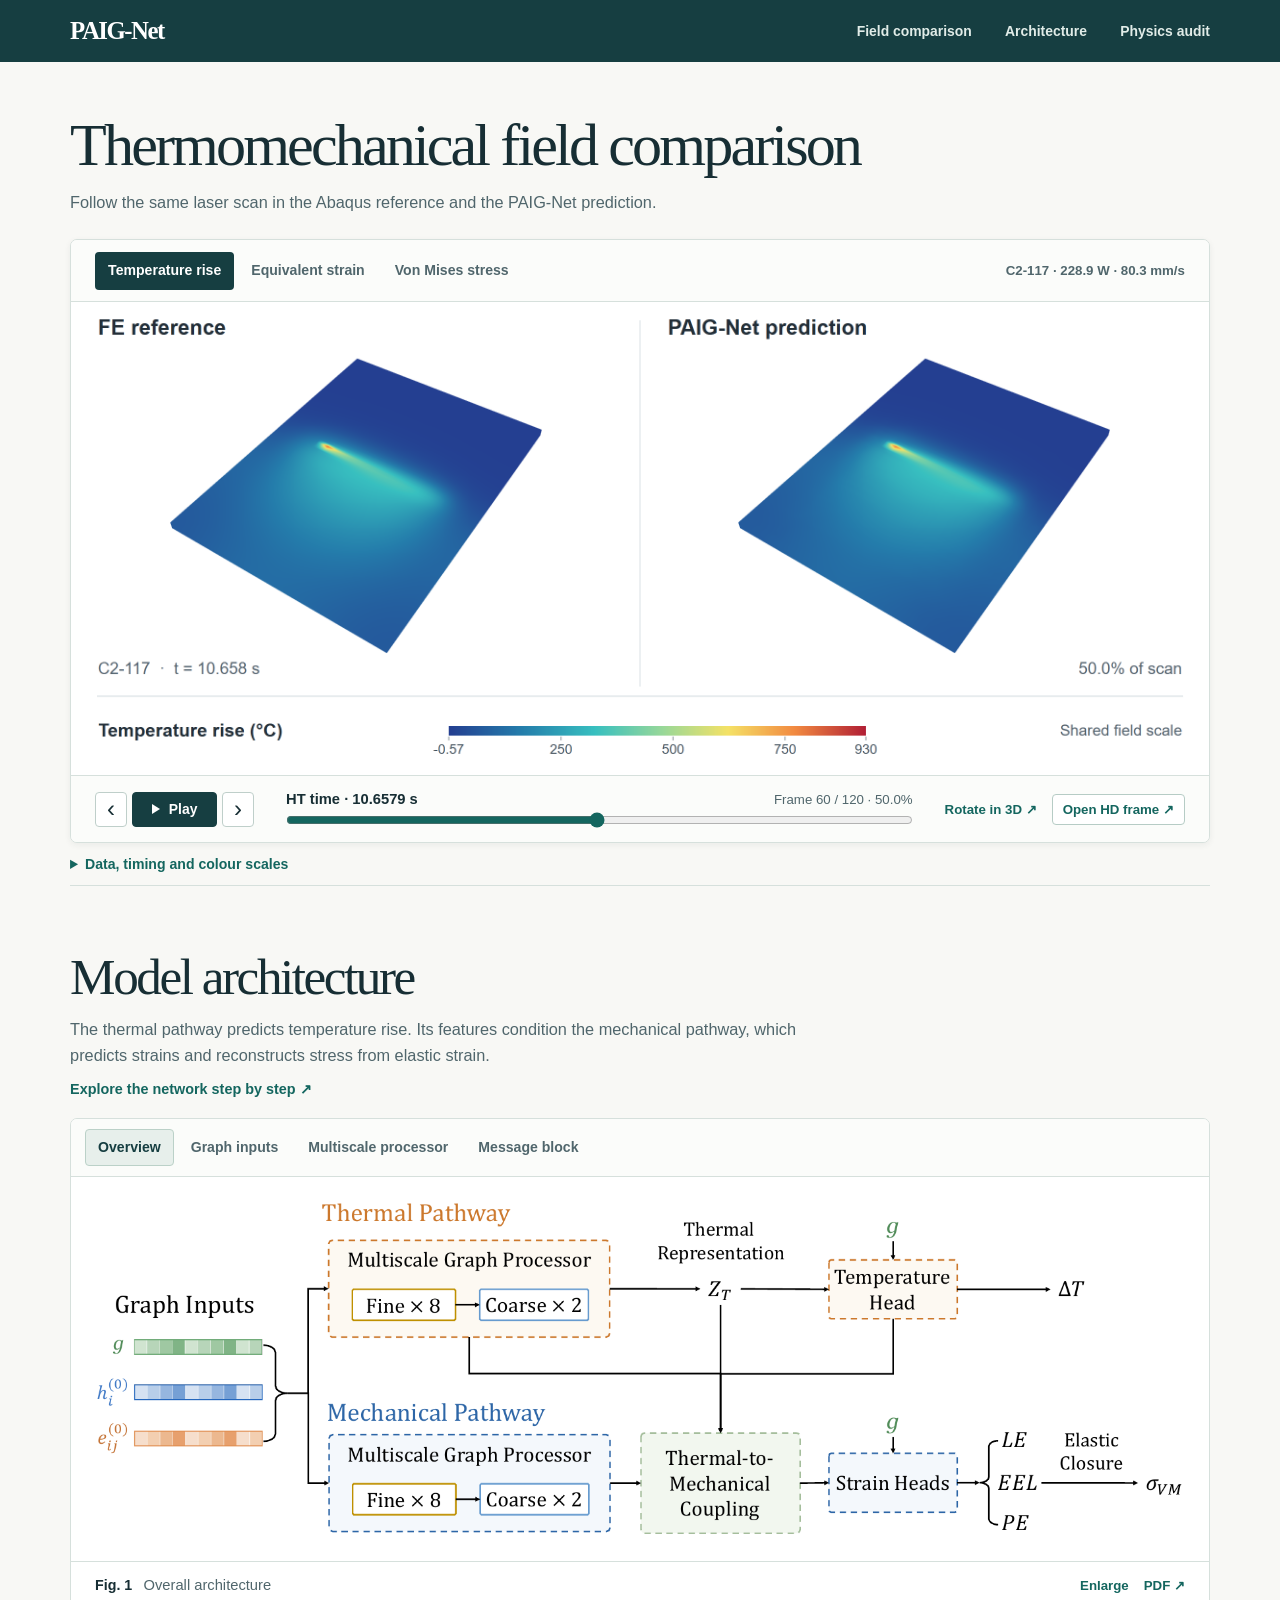
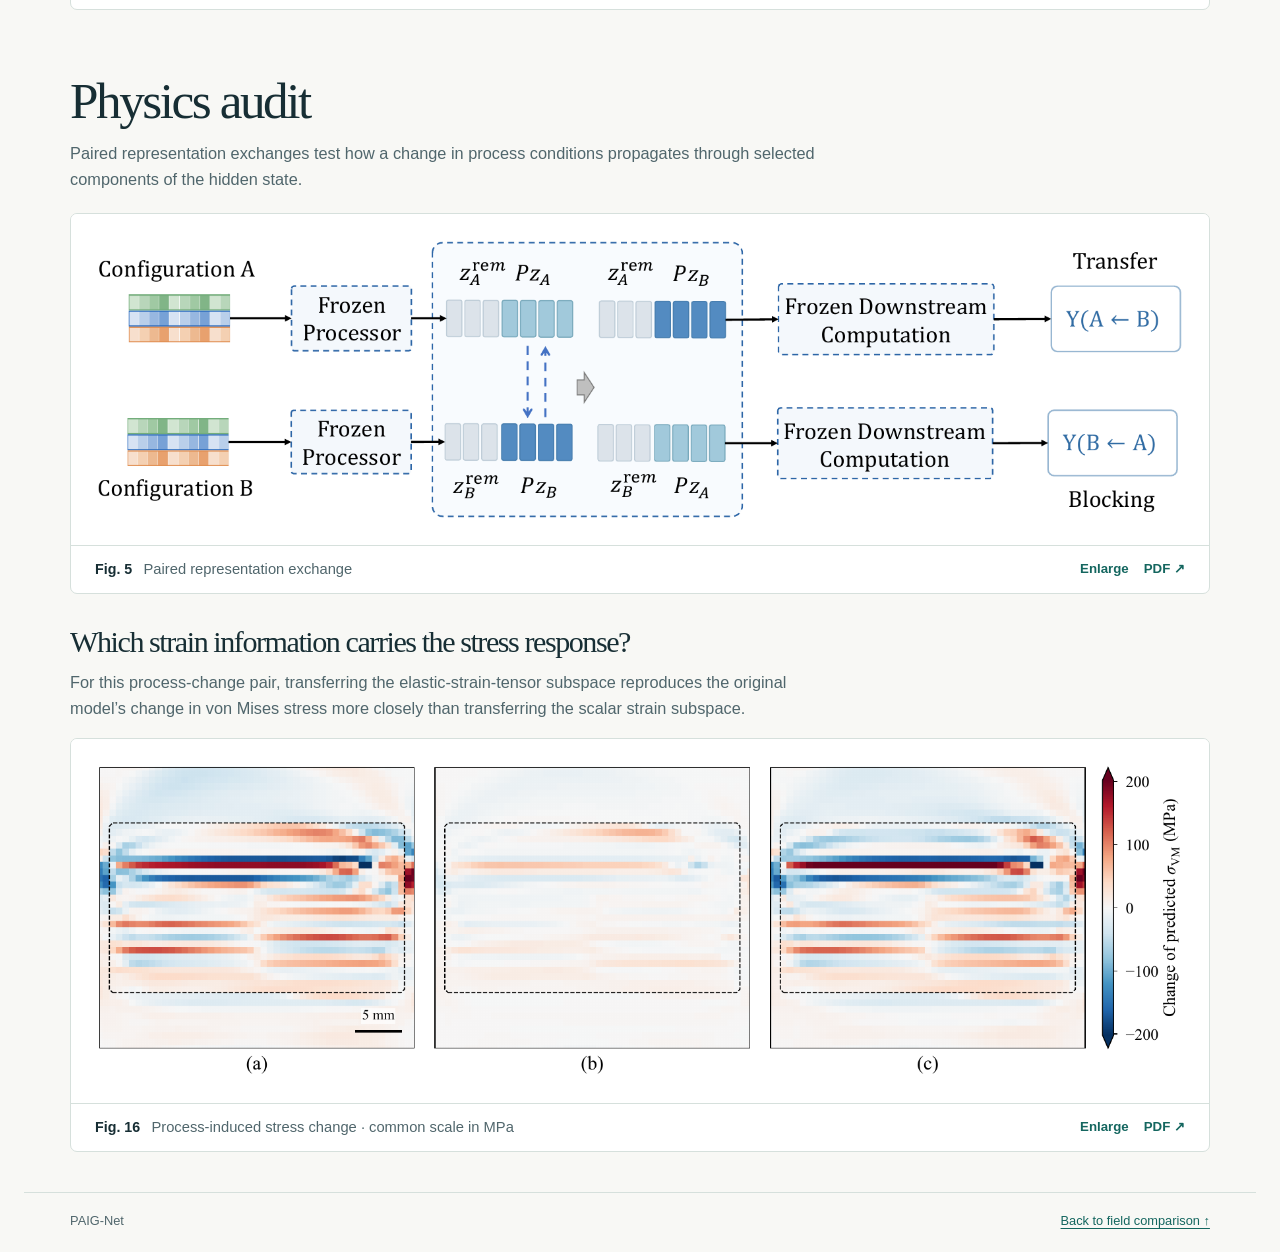
==== index.html @ 0bb948b5 "Publish the browser viewer without a downloadable archive" ====
<!doctype html>
<html lang="en">
<head>
  <meta charset="utf-8">
  <meta name="viewport" content="width=device-width,initial-scale=1">
  <meta name="color-scheme" content="light">
  <meta name="robots" content="noindex,nofollow">
  <meta name="theme-color" content="#163e41">
  <title>PAIG-Net · Field comparison and physics audit</title>
  <link rel="icon" href="data:,">
  <link rel="stylesheet" href="showcase.css">
  <script defer src="media/fields.js"></script>
  <script defer src="method/network-method-scene.js"></script>
  <script defer src="method/gmb-scene.js"></script>
  <script defer src="showcase.js"></script>
</head>
<body>
  <a class="skip" href="#comparison">Skip to field comparison</a>
  <header class="masthead">
    <div class="wrap mast-inner">
      <a class="wordmark" href="#comparison" aria-label="PAIG-Net field comparison">PAIG-Net</a>
      <nav aria-label="Sections"><a href="#comparison">Field comparison</a><a href="#architecture">Architecture</a><a href="#audit">Physics audit</a></nav>
    </div>
  </header>
  <main class="wrap">
    <section id="comparison">
      <div class="intro">
        <h1>Thermomechanical field comparison</h1>
        <p>Follow the same laser scan in the Abaqus reference and the PAIG-Net prediction.</p>
      </div>
      <div class="viewer">
        <div class="toolbar">
          <div id="field" class="field-picker" role="group" aria-label="Displayed field"></div>
          <span class="case-label" id="caseLabel"></span>
        </div>
        <div id="frameView" class="frame-view">
          <img id="fieldFrame" alt="" width="2368" height="984" hidden>
          <p id="error" class="error" role="alert" hidden></p>
          <noscript>Enable JavaScript to play and compare the stored fields. <a href="media/preview.gif">View the animated comparison.</a></noscript>
        </div>
        <div class="playback">
          <div class="transport" role="group" aria-label="Frame playback">
            <button type="button" id="previous" class="step" title="Previous frame" aria-label="Previous frame">‹</button>
            <button type="button" id="play" class="play" aria-label="Play comparison" aria-pressed="false"><span class="play-icon" aria-hidden="true"></span><span id="playLabel">Play</span></button>
            <button type="button" id="next" class="step" title="Next frame" aria-label="Next frame">›</button>
          </div>
          <div class="scrubber">
            <div class="readings"><strong id="time">—</strong><span id="frameText">—</span></div>
            <label class="sr-only" for="timeline">Stored frame</label>
            <input id="timeline" type="range" min="0" max="0" step="1" value="0">
          </div>
          <div class="view-links">
            <a class="frame-link" id="orbitLink" href="orbit/index.html" hidden>Rotate in 3D <span aria-hidden="true">↗</span></a>
            <a class="frame-link hd-link" id="openFrame" target="_blank" rel="noopener" hidden>Open HD frame <span aria-hidden="true">↗</span></a>
          </div>
        </div>
      </div>
      <details class="notes">
        <summary>Data, timing and colour scales</summary>
        <div class="notes-body">
          <p id="provenance"></p><p id="fieldNote"></p>
          <p>Among the ten saved C2 configurations with all three paired fields, C2-117 has the lowest case-level WAPE for temperature rise (<strong>1.72%</strong>), equivalent total logarithmic strain (<strong>4.91%</strong>), and von Mises stress (<strong>6.27%</strong>). Each score pools all volume nodes and all 120 recorded frames.</p>
          <p>Both views use the same mesh, camera and colour scale for the selected field. Each frame shows its stored solver time. Switching fields selects the nearest available scan progress on that field’s clock.</p>
        </div>
      </details>
    </section>
    <section class="paper-section" id="architecture">
      <div class="section-heading">
        <h2>Model architecture</h2>
        <p>The thermal pathway predicts temperature rise. Its features condition the mechanical pathway, which predicts strains and reconstructs stress from elastic strain.</p>
        <button type="button" class="walkthrough-link" id="openWalkthrough">Explore the network step by step <span aria-hidden="true">↗</span></button>
      </div>
      <div class="paper-viewer">
        <div class="figure-picker" id="figurePicker" role="group" aria-label="Architecture figure">
          <button type="button" data-fig="1" aria-pressed="true">Overview</button>
          <button type="button" data-fig="2" aria-pressed="false">Graph inputs</button>
          <button type="button" data-fig="3" aria-pressed="false">Multiscale processor</button>
          <button type="button" data-fig="4" aria-pressed="false">Message block</button>
        </div>
        <figure>
          <div class="arch-image"><div id="diagram">
            <img id="archImage" src="figures/fig01.png" width="1650" height="507" alt="Thermal and mechanical pathways share graph inputs. Thermal features and temperature condition mechanical prediction.">
            <div id="hotspots"></div>
          </div></div>
          <figcaption><span><b id="figureNumber">Fig. 1</b> <span id="figureName">Overall architecture</span></span>
            <span class="figure-actions"><a id="archZoom" href="figures/fig01.png" data-zoom="architecture">Enlarge</a><a id="archPdf" href="figures/fig01.pdf" target="_blank" rel="noopener">PDF ↗</a></span>
          </figcaption>
        </figure>
      </div>
    </section>
    <section class="paper-section" id="audit">
      <div class="section-heading"><h2>Physics audit</h2>
        <p>Paired representation exchanges test how a change in process conditions propagates through selected components of the hidden state.</p>
      </div>
      <figure class="paper-figure">
        <a class="image-open" href="figures/fig05.png" data-zoom="exchange"><img loading="lazy" src="figures/fig05.png" alt="A base and changed configuration exchange their projected components while retaining each receiving configuration’s remainder and external inputs."></a>
        <figcaption><span><b>Fig. 5</b> Paired representation exchange</span><span class="figure-actions"><a href="figures/fig05.png" data-zoom="exchange">Enlarge</a><a href="figures/fig05.pdf" target="_blank" rel="noopener">PDF ↗</a></span></figcaption>
      </figure>
      <div class="audit-result">
        <h3>Which strain information carries the stress response?</h3>
        <p>For this process-change pair, transferring the elastic-strain-tensor subspace reproduces the original model’s change in von Mises stress more closely than transferring the scalar strain subspace.</p>
      </div>
      <figure class="paper-figure">
        <a class="image-open" href="figures/fig16.png" data-zoom="response"><img loading="lazy" src="figures/fig16.png" alt="Three stress-change fields on one scale in MPa: the original model response, scalar-subspace transfer and elastic-strain-tensor subspace transfer."></a>
        <figcaption><span><b>Fig. 16</b> Process-induced stress change · common scale in MPa</span><span class="figure-actions"><a href="figures/fig16.png" data-zoom="response">Enlarge</a><a href="figures/fig16.pdf" target="_blank" rel="noopener">PDF ↗</a></span></figcaption>
      </figure>
    </section>
  </main>
  <footer class="wrap"><span>PAIG-Net</span><a href="#comparison">Back to field comparison ↑</a></footer>
  <dialog id="walkthrough" aria-labelledby="walkTitle">
    <div class="dialog-bar"><h2 id="walkTitle">Prediction architecture</h2><button id="closeWalk" type="button">Close <span aria-hidden="true">×</span></button></div>
    <div class="walk-tools"><button id="walkBack" type="button" hidden>← Back</button><div id="walkSteps" class="figure-picker" role="group" aria-label="Process step"></div></div>
    <div id="walkGraphic"></div><p id="walkCaption"></p>
  </dialog>
  <dialog id="lightbox" aria-labelledby="lightboxTitle"><div class="dialog-bar"><h2 id="lightboxTitle">Figure</h2><button id="closeLightbox" type="button">Close <span aria-hidden="true">×</span></button></div><div class="dialog-image"><img id="largeFigure" alt=""></div><div class="dialog-actions"><a id="originalFigure" target="_blank" rel="noopener">Open original image ↗</a></div></dialog>
</body>
</html>
---- showcase.css ----
:root {
  color-scheme:light; --ink:#172e34; --muted:#50666c; --warm:#f8f8f5; --line:#d6e0dc;
  --deep:#163e41; --teal:#14665f; --pale:#e7efeb;
  font-family:Inter, "Segoe UI", Arial, sans-serif; color:var(--ink); background:var(--warm);
}
*,*::before,*::after { box-sizing:border-box }
html { scroll-behavior:smooth; scroll-padding-top:20px }
body { margin:0 }
button,input { font:inherit }
a { color:var(--teal); text-underline-offset:3px }
button { cursor:pointer }
a:focus-visible,button:focus-visible,summary:focus-visible,input:focus-visible { outline:3px solid #ba692d; outline-offset:4px }
.wrap { max-width:1232px; margin:0 auto; padding:0 clamp(18px,3.6vw,58px) }
.masthead { background:var(--deep); color:white }
.mast-inner { min-height:62px; display:flex; align-items:center; justify-content:space-between; gap:1.25rem }
.wordmark { font-family:Georgia,serif; font-weight:bold; font-size:1.55rem; letter-spacing:-.06em; color:#fff; text-decoration:none }
nav { display:flex; align-items:center; gap:clamp(13px,2.6vw,44px) }
nav a { color:#e1ece8; text-decoration:none; font-size:.87rem; font-weight:550 }
nav a:hover { color:white; text-decoration:underline }
.intro { padding:clamp(30px,4vw,56px) 0 24px }
h1,h2,h3,p,figure { margin:0 }
h1,h2,h3 { font-family:"Source Serif 4",Georgia,"Times New Roman",serif; font-weight:500; letter-spacing:-.048em; text-wrap:balance; line-height:1.07 }
h1 { font-size:clamp(2.45rem,4.7vw,4.4rem) }
.intro p,.section-heading p,.audit-result p { margin:12px 0 0; color:var(--muted); max-width:80ch; font-size:1.02rem; line-height:1.58 }
.viewer,.paper-viewer,.paper-figure { background:#fff; border:1px solid var(--line); border-radius:7px; overflow:hidden }
.viewer { box-shadow:0 2px 6px #182f3510 }
.toolbar { min-height:62px; padding:8px clamp(10px,2vw,24px); background:#fbfcfa; border-bottom:1px solid var(--line); display:flex; align-items:center; gap:12px; justify-content:space-between; flex-wrap:wrap }
.field-picker,.figure-picker { display:flex; flex-wrap:wrap; gap:4px; align-items:center }
.field-picker button,.figure-picker button { border:1px solid transparent; color:var(--muted); background:transparent; border-radius:4px; padding:9px 12px; font-size:.88rem; font-weight:600; line-height:1.25 }
.field-picker button:hover,.figure-picker button:hover { color:var(--deep); background:#eef4f0 }
.field-picker button[aria-pressed=true] { color:#fff; background:var(--deep) }
.case-label { color:var(--muted); font-size:.83rem; font-weight:550 }
.frame-view { position:relative; width:100%; aspect-ratio:2368 / 984; display:grid; align-items:center; background:white }
.frame-view img { max-width:100%; height:auto; width:100%; display:block }
[hidden] { display:none!important }
.error,.frame-view noscript { padding:20px; color:#77351c }
.playback { display:flex; align-items:center; gap:clamp(12px,2.5vw,34px); padding:14px clamp(12px,2vw,24px); border-top:1px solid var(--line); background:#fbfcfa }
.transport { display:flex; align-items:center; gap:5px }
.transport button,.dialog-bar button { color:var(--ink); border:1px solid #bfcfca; background:#fff; border-radius:4px; min-height:35px }
.transport .step { width:32px; font-size:1.5rem; line-height:1 }
.transport .play { display:inline-flex; align-items:center; justify-content:center; gap:9px; min-width:85px; padding:4px 10px; color:white; background:var(--deep); border-color:var(--deep); font-size:.87rem; font-weight:600 }
.play-icon { width:0; height:0; display:inline-block; border-top:5px solid transparent; border-bottom:5px solid transparent; border-left:8px solid currentColor }
.play[aria-pressed=true] .play-icon { width:8px; height:11px; border:0; border-left:3px solid; border-right:3px solid }
.transport button:hover { filter:brightness(.94) }
.transport button:disabled { opacity:.38; cursor:default }
.scrubber { flex:1; min-width:100px }
.readings { display:flex; align-items:baseline; justify-content:space-between; gap:10px; color:var(--muted); font:500 .83rem/1.3 "Segoe UI",Arial,sans-serif; font-variant-numeric:tabular-nums }
.readings strong { color:var(--ink); font-size:.92rem }
#timeline { display:block; width:100%; margin:3px 0 0; accent-color:var(--teal); cursor:pointer; height:16px }
.frame-link,.figure-actions a,.dialog-actions a { font-size:.83rem; white-space:nowrap; font-weight:600; text-decoration:none }
.view-links { display:flex; gap:15px; flex-wrap:wrap; align-items:center }
.hd-link { padding:7px 10px; border:1px solid #b6ccc5; border-radius:4px; background:#fff }
.frame-link:hover,.figure-actions a:hover,.dialog-actions a:hover { text-decoration:underline }
.notes { font-size:.88rem; border-bottom:1px solid var(--line) }
.notes summary { width:max-content; max-width:100%; padding:13px 0; cursor:pointer; color:var(--teal); font-weight:600 }
.notes-body { max-width:100ch; padding:0 0 14px; line-height:1.55; color:var(--muted) }
.notes-body p:empty { display:none }
.notes-body p+p { margin-top:6px }
.paper-section { padding-top:clamp(36px,5vw,72px) }
.section-heading { padding-bottom:20px }
.section-heading h2 { font-size:clamp(2.2rem,4vw,3.5rem) }
.section-heading p { max-width:83ch }
.figure-picker { padding:10px 14px; border-bottom:1px solid var(--line); background:#fbfcfa }
.figure-picker button[aria-pressed=true] { background:var(--pale); color:var(--deep); border-color:#bbd1c8 }
.arch-image,.image-open { display:block; background:white; padding:clamp(10px,2vw,25px) }
#diagram { position:relative; line-height:0 }
#archImage,.image-open img { width:100%; display:block; height:auto }
.hotspot { position:absolute; display:block; padding:0; background:transparent; border:1px solid transparent; border-radius:5px; transition:background .12s ease }
.hotspot:hover,.hotspot:focus-visible { background:#167a6c12; border-color:#187d75; box-shadow:0 0 0 2px #187d7520 }
.hotspot:focus-visible { outline-offset:1px }
.paper-figure figcaption,.paper-viewer figcaption { display:flex; align-items:center; justify-content:space-between; gap:1rem; line-height:1.4; padding:13px clamp(13px,2vw,24px); border-top:1px solid var(--line); color:var(--muted); font-size:.92rem }
figcaption b { color:var(--ink); font-size:.89rem; margin-right:.45rem }
.figure-actions { display:flex; align-items:center; gap:15px }
.audit-result { padding:32px 0 16px }
h3 { font-size:clamp(1.55rem,2.35vw,2.18rem) }
footer.wrap { display:flex; justify-content:space-between; align-items:center; gap:1rem; margin:40px auto 0; padding-top:20px; padding-bottom:24px; border-top:1px solid var(--line); color:var(--muted); font-size:.8rem }
dialog { width:min(96vw,1800px); max-width:96vw; max-height:94vh; border:1px solid #b1c2be; border-radius:7px; color:var(--ink); padding:0; background:white; box-shadow:0 18px 80px #102c3455 }
dialog::backdrop { background:#11292ee0 }
.dialog-bar,.dialog-actions { display:flex; align-items:center; justify-content:space-between; padding:12px 18px; border-bottom:1px solid var(--line) }
.dialog-bar h2 { font-size:1.45rem }
.dialog-bar button { padding:5px 12px; font-size:.9rem }
.dialog-image { padding:clamp(4px,1.4vw,20px) }
.dialog-image img { display:block; margin:0 auto; max-width:100%; max-height:70vh; object-fit:contain }
.dialog-actions { border-top:1px solid var(--line); border-bottom:0; justify-content:flex-end }
.walkthrough-link,#walkBack { cursor:pointer; background:transparent; color:var(--teal); font-size:.9rem; font-weight:600; border:0; padding:0 }
.walkthrough-link { margin-top:12px } .walkthrough-link:hover,#walkBack:hover { text-decoration:underline }
.walk-tools { display:flex; flex-wrap:wrap; align-items:center; gap:12px; padding:4px 16px; border-bottom:1px solid var(--line) }
.walk-tools .figure-picker { border:0; background:white; padding:4px 0 }
#walkGraphic { padding:12px; max-height:66vh; overflow:auto }
#walkGraphic img,#walkGraphic svg { width:100%; height:auto; max-height:61vh; display:block; object-fit:contain }
#walkCaption { padding:12px 18px; color:var(--muted); background:#f6f9f7; font-size:.95rem; line-height:1.45 }
.sr-only,.skip:not(:focus) { position:absolute; width:1px; height:1px; padding:0; margin:-1px; overflow:hidden; clip-path:inset(50%); white-space:nowrap; border:0 }
.skip:focus { position:absolute; top:4px; left:4px; z-index:10; background:#fff; padding:8px }
@media (max-width:700px) {
 .intro { padding-top:28px; padding-bottom:18px }
 .playback { gap:10px; flex-wrap:wrap }
 .view-links { margin-left:auto }
 .scrubber { flex-basis:52% }
 .toolbar { gap:5px; padding:8px }
 .field-picker button,.figure-picker button { padding:8px; font-size:.8rem }
 .case-label { margin-left:8px; font-size:.75rem }
 .paper-viewer figcaption,.paper-figure figcaption { align-items:flex-start; font-size:.8rem }
 .frame-view { min-height:142px }
}
@media (max-width:470px) {
 .mast-inner { min-height:54px; gap:10px }
 nav { gap:12px } nav a { font-size:.73rem } .wordmark { font-size:1.29rem }
 .intro p,.section-heading p,.audit-result p { font-size:.94rem }
 .scrubber { order:-1; flex-basis:100% }
 .figure-actions { gap:10px }
}
@media (prefers-reduced-motion:reduce) { html { scroll-behavior:auto } * { transition:none!important } }
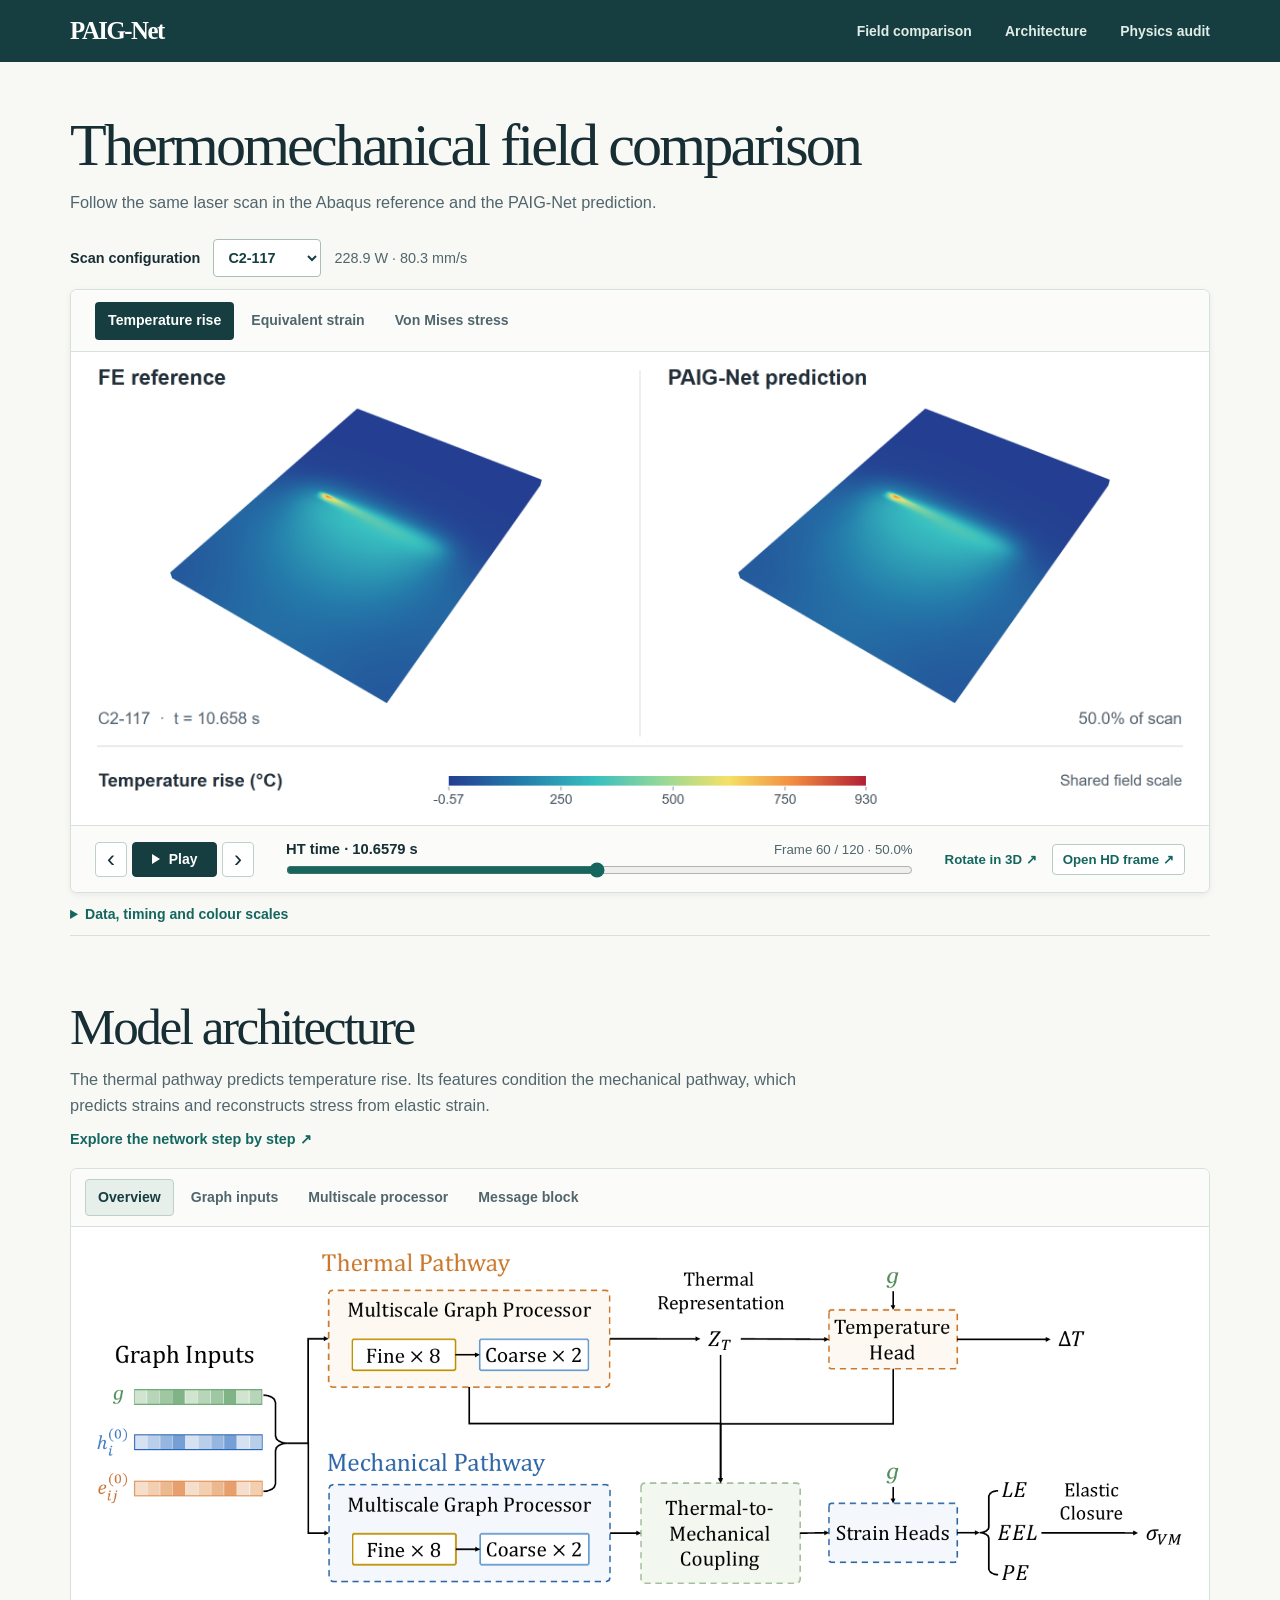
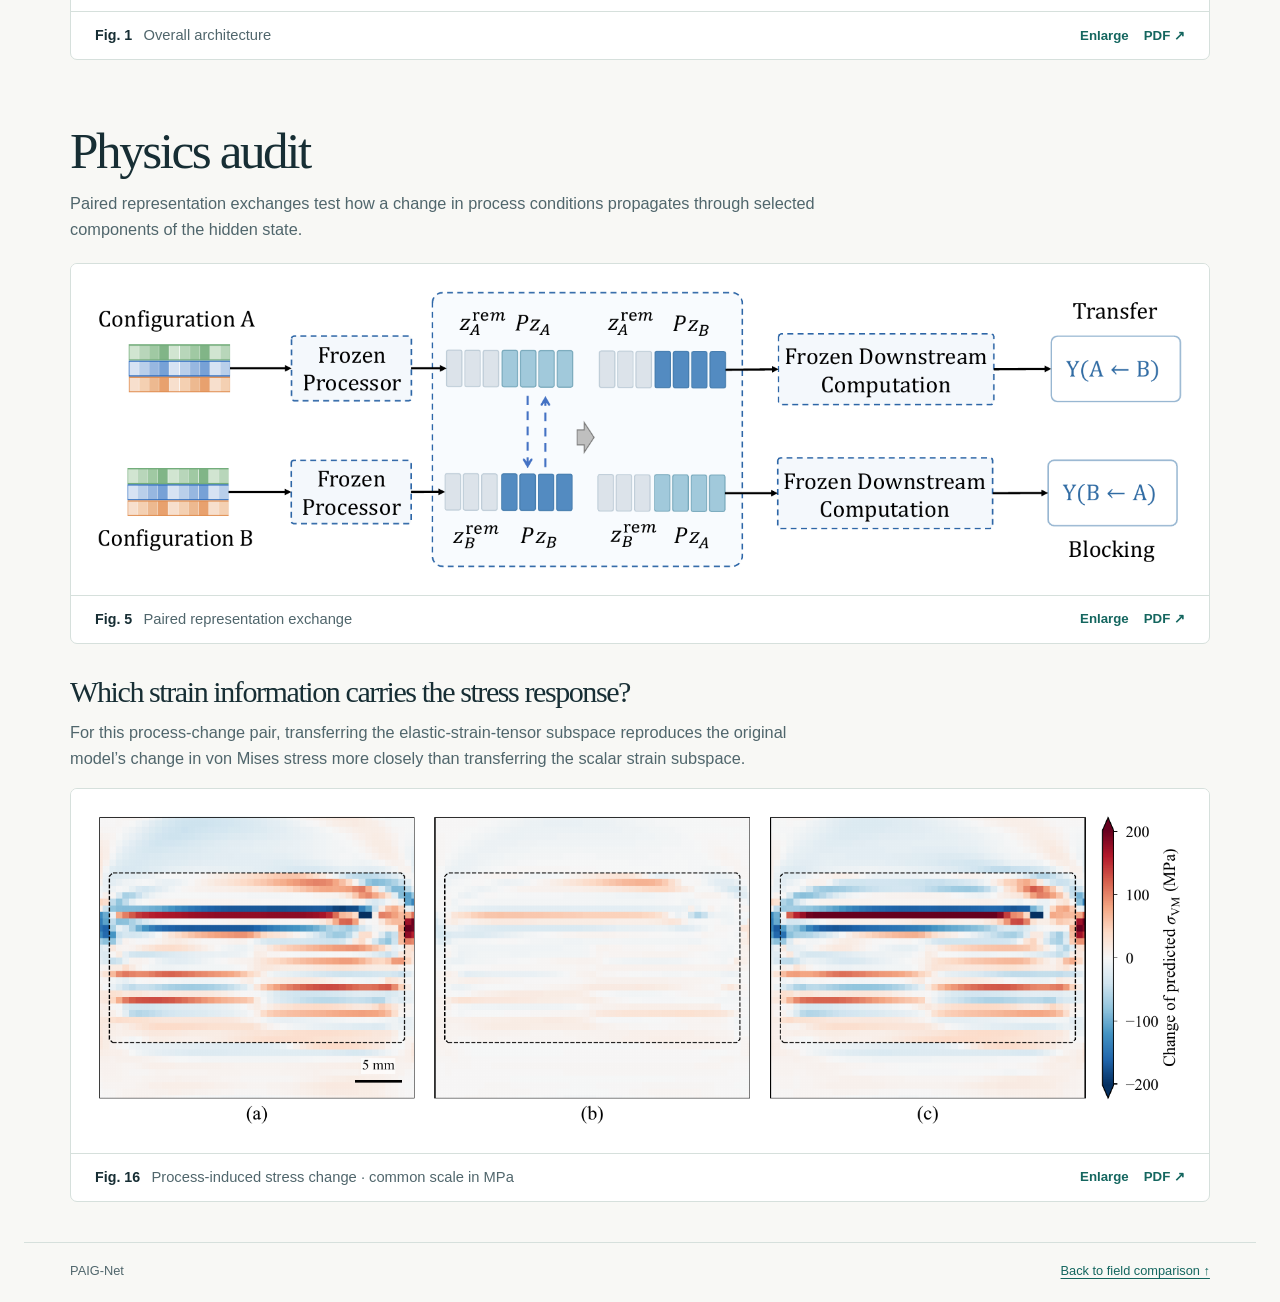
==== commit c7d444e3: "Add four paired cases to the online field comparison" ====
--- a/index.html
+++ b/index.html
@@ -10,6 +10,7 @@
   <link rel="icon" href="data:,">
   <link rel="stylesheet" href="showcase.css">
   <script defer src="media/fields.js"></script>
+  <script defer src="cases/catalog.js"></script>
   <script defer src="method/network-method-scene.js"></script>
   <script defer src="method/gmb-scene.js"></script>
   <script defer src="showcase.js"></script>
@@ -28,10 +29,14 @@
         <h1>Thermomechanical field comparison</h1>
         <p>Follow the same laser scan in the Abaqus reference and the PAIG-Net prediction.</p>
       </div>
-      <div class="viewer">
+      <div class="case-bar" id="caseLabel">
+        <label for="caseSelect">Scan configuration</label>
+        <select id="caseSelect" aria-label="Scan configuration"><option value="117">C2-117</option></select>
+        <span class="case-params" id="caseParams"></span>
+      </div>
+      <div class="viewer" id="hdViewer">
         <div class="toolbar">
           <div id="field" class="field-picker" role="group" aria-label="Displayed field"></div>
-          <span class="case-label" id="caseLabel"></span>
         </div>
         <div id="frameView" class="frame-view">
           <img id="fieldFrame" alt="" width="2368" height="984" hidden>
@@ -55,11 +60,13 @@
           </div>
         </div>
       </div>
+      <div id="caseViewer" hidden></div>
       <details class="notes">
         <summary>Data, timing and colour scales</summary>
         <div class="notes-body">
           <p id="provenance"></p><p id="fieldNote"></p>
-          <p>Among the ten saved C2 configurations with all three paired fields, C2-117 has the lowest case-level WAPE for temperature rise (<strong>1.72%</strong>), equivalent total logarithmic strain (<strong>4.91%</strong>), and von Mises stress (<strong>6.27%</strong>). Each score pools all volume nodes and all 120 recorded frames.</p>
+          <p id="caseScores"></p>
+          <p>The five examples have the lowest mean rank across temperature-rise, equivalent-strain and von Mises stress WAPE among ten dense-time cases. Each field’s WAPE pools all volume nodes and all 120 extraction records for one configuration.</p>
           <p>Both views use the same mesh, camera and colour scale for the selected field. Each frame shows its stored solver time. Switching fields selects the nearest available scan progress on that field’s clock.</p>
         </div>
       </details>
--- a/showcase.css
+++ b/showcase.css
@@ -30,6 +30,11 @@
 .field-picker button:hover,.figure-picker button:hover { color:var(--deep); background:#eef4f0 }
 .field-picker button[aria-pressed=true] { color:#fff; background:var(--deep) }
 .case-label { color:var(--muted); font-size:.83rem; font-weight:550 }
+.case-bar { display:flex; align-items:center; flex-wrap:wrap; gap:9px 13px; margin:0 0 12px; color:var(--ink); font-size:.9rem }
+.case-bar label { font-weight:650 }
+.case-bar select { min-height:38px; padding:5px 28px 5px 10px; color:var(--deep); background:white; border:1px solid #aabdb9; border-radius:4px; font:inherit; font-weight:650; cursor:pointer }
+.case-params { color:var(--muted); font-variant-numeric:tabular-nums }
+#caseViewer iframe { display:block; width:100%; height:616px; border:0; border-radius:7px }
 .frame-view { position:relative; width:100%; aspect-ratio:2368 / 984; display:grid; align-items:center; background:white }
 .frame-view img { max-width:100%; height:auto; width:100%; display:block }
 [hidden] { display:none!important }
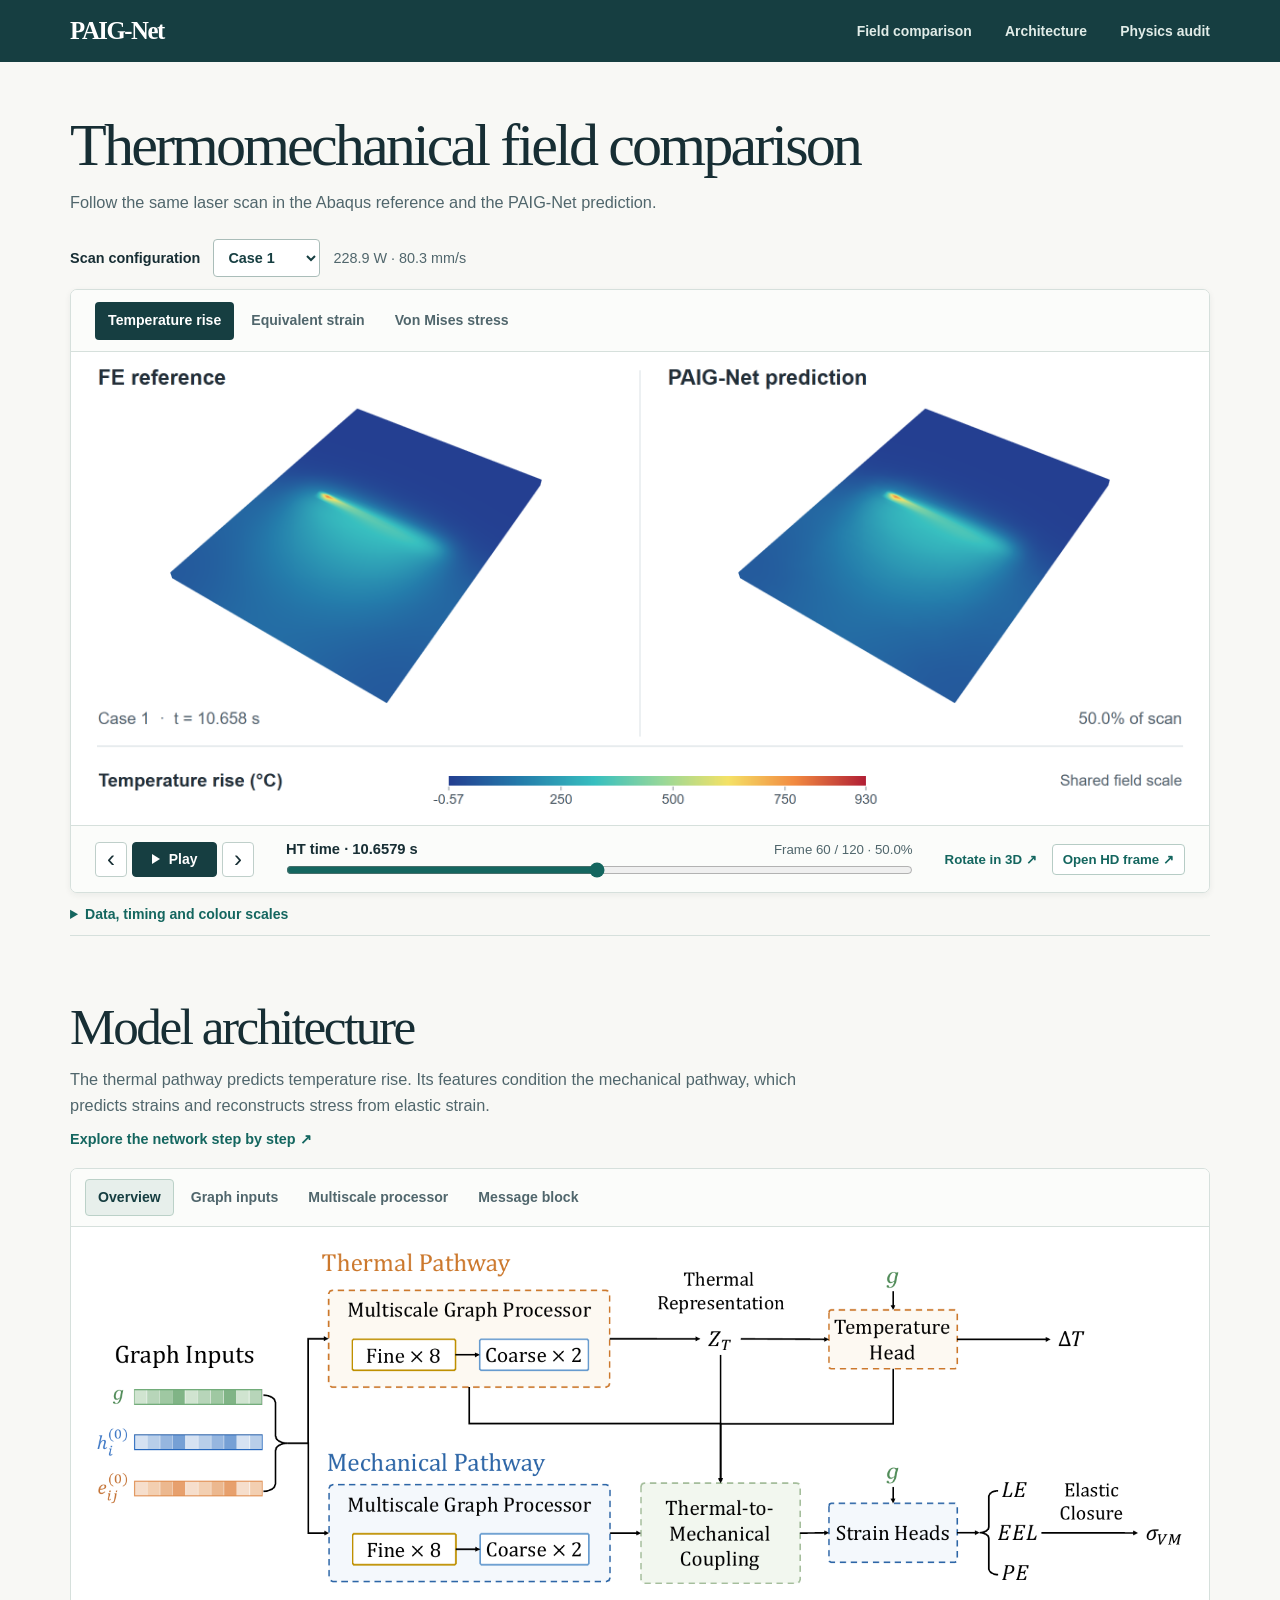
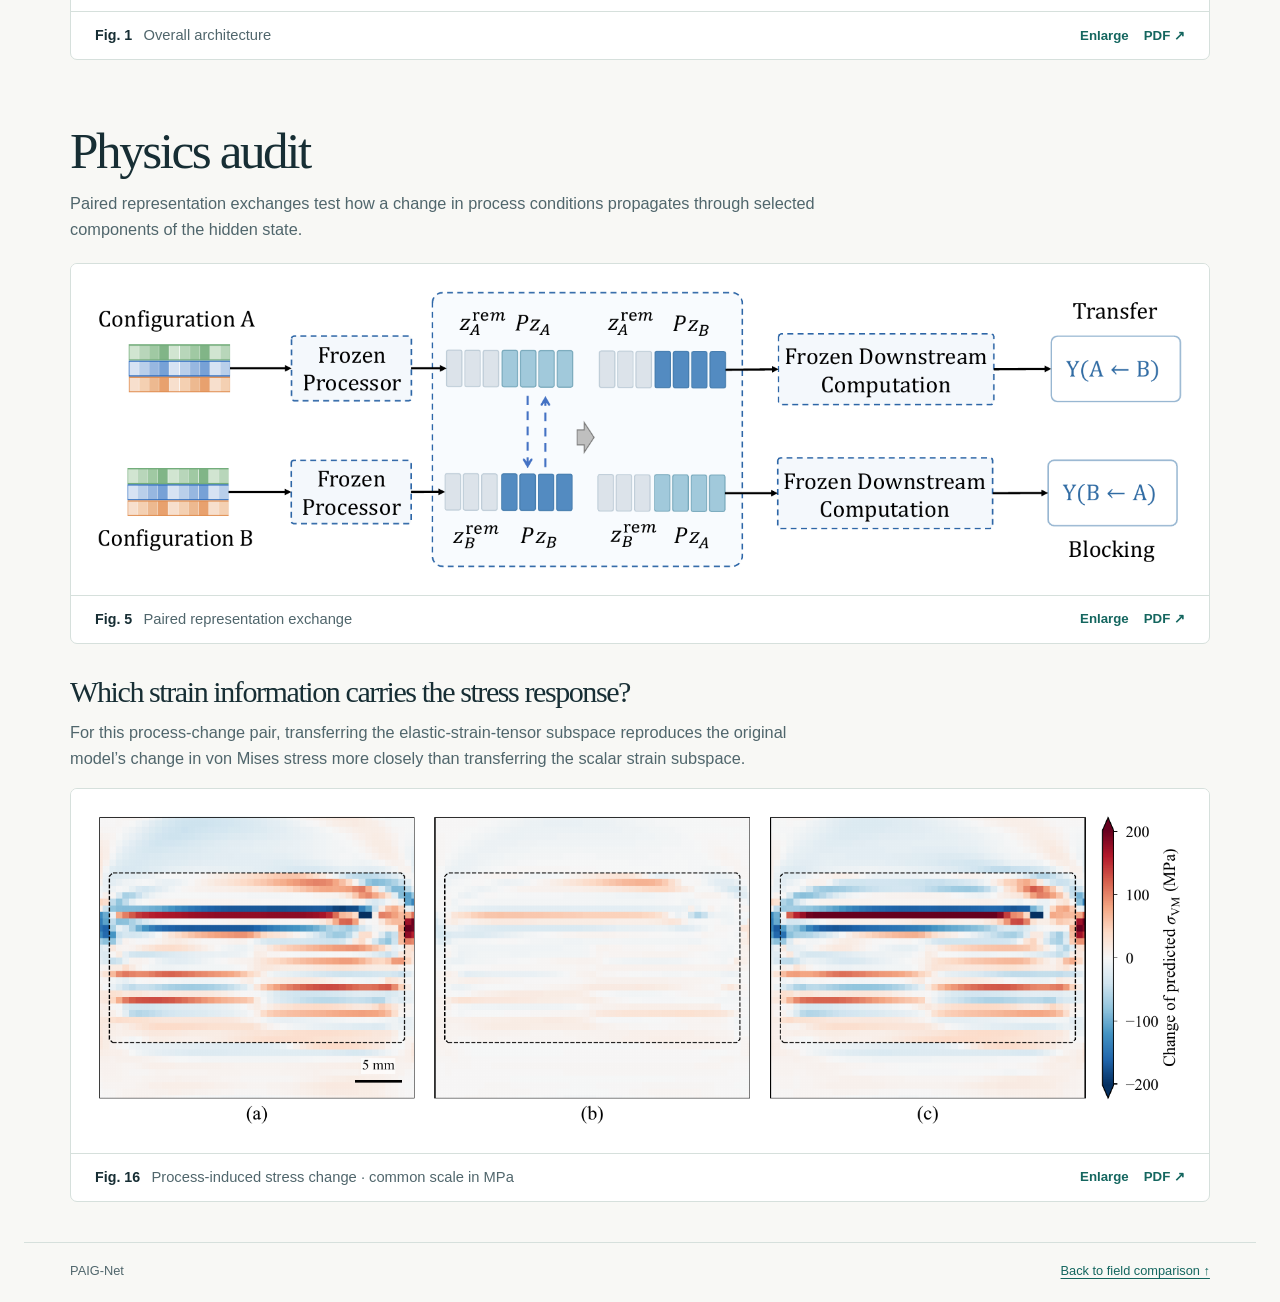
==== commit cd8746f8: "Label the five displays and animations Case 1 through Case 5" ====
--- a/index.html
+++ b/index.html
@@ -1,5 +1,5 @@
 <!doctype html>
-<html lang="en">
+<html lang="en" data-viewer-version="20261117.4">
 <head>
   <meta charset="utf-8">
   <meta name="viewport" content="width=device-width,initial-scale=1">
@@ -8,12 +8,13 @@
   <meta name="theme-color" content="#163e41">
   <title>PAIG-Net · Field comparison and physics audit</title>
   <link rel="icon" href="data:,">
-  <link rel="stylesheet" href="showcase.css">
-  <script defer src="media/fields.js"></script>
-  <script defer src="cases/catalog.js"></script>
-  <script defer src="method/network-method-scene.js"></script>
-  <script defer src="method/gmb-scene.js"></script>
-  <script defer src="showcase.js"></script>
+  <link rel="preload" as="image" href="media/temperature/059.webp?v=20261117.4" fetchpriority="high">
+  <link rel="stylesheet" href="showcase.css?v=20261117.4">
+  <script defer src="media/fields.js?v=20261117.4"></script>
+  <script defer src="cases/catalog.js?v=20261117.4"></script>
+  <script defer src="showcase.js?v=20261117.4"></script>
+  <script defer src="method/network-method-scene.js?v=20261117.4"></script>
+  <script defer src="method/gmb-scene.js?v=20261117.4"></script>
 </head>
 <body>
   <a class="skip" href="#comparison">Skip to field comparison</a>
@@ -31,28 +32,28 @@
       </div>
       <div class="case-bar" id="caseLabel">
         <label for="caseSelect">Scan configuration</label>
-        <select id="caseSelect" aria-label="Scan configuration"><option value="117">C2-117</option></select>
+        <select id="caseSelect" aria-label="Scan configuration" disabled><option value="1">Case 1</option></select>
         <span class="case-params" id="caseParams"></span>
       </div>
       <div class="viewer" id="hdViewer">
         <div class="toolbar">
-          <div id="field" class="field-picker" role="group" aria-label="Displayed field"></div>
+          <div id="field" class="field-picker" role="group" aria-label="Displayed field"><span>Temperature rise</span></div>
         </div>
         <div id="frameView" class="frame-view">
-          <img id="fieldFrame" alt="" width="2368" height="984" hidden>
+          <img id="fieldFrame" src="media/temperature/059.webp?v=20261117.4" fetchpriority="high" alt="Case 1 temperature rise at 10.6579 s, Abaqus reference on the left and PAIG-Net prediction on the right." width="2368" height="984">
           <p id="error" class="error" role="alert" hidden></p>
-          <noscript>Enable JavaScript to play and compare the stored fields. <a href="media/preview.gif">View the animated comparison.</a></noscript>
         </div>
+        <p id="startupNotice" class="startup-notice">Case 1 preview · frame 60 of 120. <a href="media/comparison-hd.webp?v=20261117.4">Watch the animation directly</a></p>
         <div class="playback">
           <div class="transport" role="group" aria-label="Frame playback">
-            <button type="button" id="previous" class="step" title="Previous frame" aria-label="Previous frame">‹</button>
-            <button type="button" id="play" class="play" aria-label="Play comparison" aria-pressed="false"><span class="play-icon" aria-hidden="true"></span><span id="playLabel">Play</span></button>
-            <button type="button" id="next" class="step" title="Next frame" aria-label="Next frame">›</button>
+            <button type="button" id="previous" class="step" title="Previous frame" aria-label="Previous frame" disabled>‹</button>
+            <button type="button" id="play" class="play" aria-label="Play comparison" aria-pressed="false" disabled><span class="play-icon" aria-hidden="true"></span><span id="playLabel">Play</span></button>
+            <button type="button" id="next" class="step" title="Next frame" aria-label="Next frame" disabled>›</button>
           </div>
           <div class="scrubber">
-            <div class="readings"><strong id="time">—</strong><span id="frameText">—</span></div>
+            <div class="readings"><strong id="time">HT time · 10.6579 s</strong><span id="frameText">Frame 60 / 120 · 50.0%</span></div>
             <label class="sr-only" for="timeline">Stored frame</label>
-            <input id="timeline" type="range" min="0" max="0" step="1" value="0">
+            <input id="timeline" type="range" min="0" max="119" step="1" value="59" disabled>
           </div>
           <div class="view-links">
             <a class="frame-link" id="orbitLink" href="orbit/index.html" hidden>Rotate in 3D <span aria-hidden="true">↗</span></a>
--- a/showcase.css
+++ b/showcase.css
@@ -38,6 +38,8 @@
 .frame-view { position:relative; width:100%; aspect-ratio:2368 / 984; display:grid; align-items:center; background:white }
 .frame-view img { max-width:100%; height:auto; width:100%; display:block }
 [hidden] { display:none!important }
+.startup-notice { margin:0; padding:8px 24px 12px; color:var(--muted); font-size:.88rem }
+.startup-notice a { margin-left:.4em }
 .error,.frame-view noscript { padding:20px; color:#77351c }
 .playback { display:flex; align-items:center; gap:clamp(12px,2.5vw,34px); padding:14px clamp(12px,2vw,24px); border-top:1px solid var(--line); background:#fbfcfa }
 .transport { display:flex; align-items:center; gap:5px }
